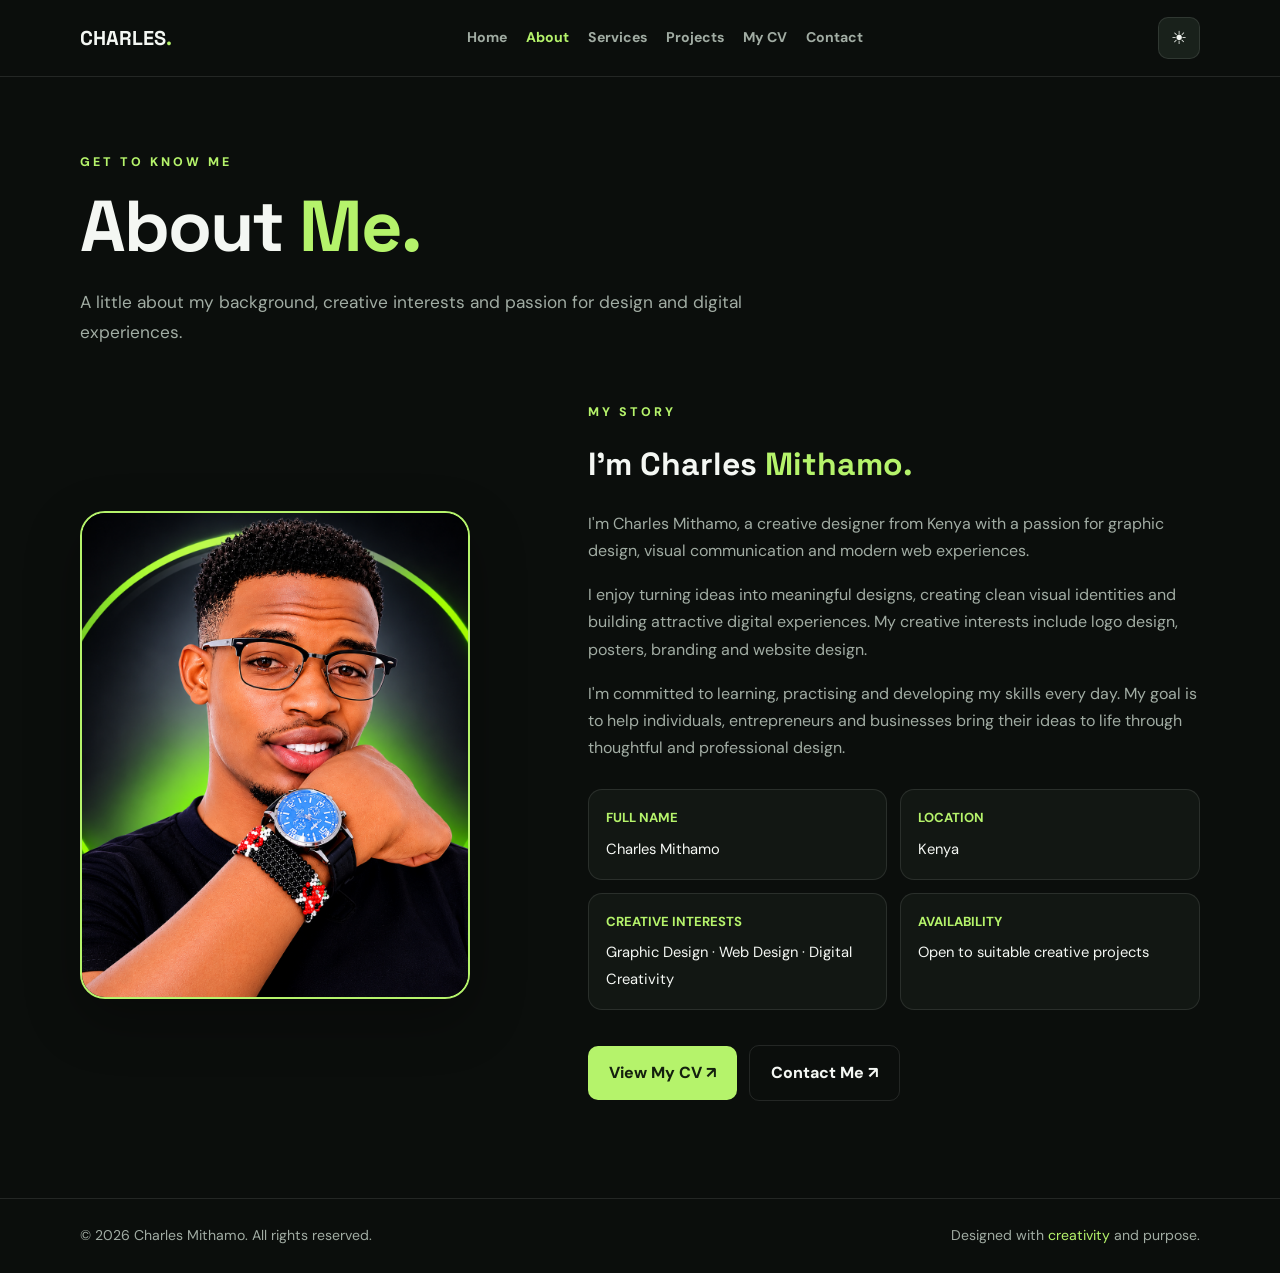
==== about.html @ 348599c7 "Add portfolio pages and update profile photo" ====
<!DOCTYPE html>
<html lang="en">
<head>
<meta charset="UTF-8">
<meta name="viewport" content="width=device-width, initial-scale=1">
<meta name="theme-color" content="#0b0e0c">
<meta name="description" content="Learn more about Charles Mithamo, a creative designer from Kenya specialising in graphic design and web design.">
<title>About Me | Charles Mithamo</title>
<link rel="icon" type="image/svg+xml" href="favicon.svg">
<link rel="preconnect" href="https://fonts.googleapis.com">
<link rel="preconnect" href="https://fonts.gstatic.com" crossorigin>
<link href="https://fonts.googleapis.com/css2?family=DM+Sans:wght@400;500;600;700;800&family=Space+Grotesk:wght@400;500;600;700&display=swap" rel="stylesheet">
<style>
:root {
  --bg:#0b0e0c;
  --surface:#121713;
  --surface2:#19211b;
  --text:#f4f7f3;
  --muted:#a1aca3;
  --accent:#b5f36b;
  --border:rgba(255,255,255,.10);
}
body.light {
  --bg:#f4f7f2;
  --surface:#fff;
  --surface2:#e9efe7;
  --text:#172019;
  --muted:#58645b;
  --accent:#548d22;
  --border:rgba(0,0,0,.12);
}
* {box-sizing:border-box;margin:0;padding:0}
body {
  background:var(--bg);color:var(--text);
  font-family:"DM Sans",sans-serif;line-height:1.7;
}
h1,h2,h3,.brand {font-family:"Space Grotesk",sans-serif}
a {color:inherit;text-decoration:none}
.container {width:min(1120px,90%);margin:auto}
.topbar {
  position:sticky;top:0;z-index:10;
  background:var(--bg);border-bottom:1px solid var(--border);
}
.nav {
  min-height:76px;display:flex;align-items:center;
  justify-content:space-between;gap:15px;
}
.brand {font-size:1.25rem;font-weight:800}
.brand span,.accent {color:var(--accent)}
.nav-links {display:flex;gap:19px;align-items:center}
.nav-links a {color:var(--muted);font-size:.88rem;font-weight:700}
.nav-links a:hover,.nav-links a.active {color:var(--accent)}
.nav-actions {display:flex;gap:9px}
.icon-btn,.menu-btn {
  background:var(--surface2);color:var(--text);
  border:1px solid var(--border);border-radius:10px;
  width:42px;height:42px;font-size:18px;
}
.menu-btn {display:none}
main {padding:75px 0 90px}
.eyebrow {
  color:var(--accent);font-size:.78rem;font-weight:800;
  letter-spacing:3px;margin-bottom:14px;
}
h1 {font-size:clamp(2.5rem,7vw,4.5rem);line-height:1.1;letter-spacing:-2px}
.intro {max-width:720px;color:var(--muted);font-size:1.08rem;margin-top:22px}
.about-grid {
  display:grid;grid-template-columns: .85fr 1.15fr;
  gap:55px;align-items:center;margin-top:55px;
}
.portrait {
  width:100%;max-width:390px;aspect-ratio:4/5;
  object-fit:cover;object-position:center;
  border-radius:25px;border:2px solid var(--accent);
  box-shadow:0 20px 55px rgba(0,0,0,.3);
}
.content h2 {font-size:2rem;margin-bottom:18px}
.content p {color:var(--muted);margin-bottom:17px}
.details {
  display:grid;grid-template-columns:1fr 1fr;
  gap:13px;margin:28px 0;
}
.detail {
  background:var(--surface);border:1px solid var(--border);
  padding:17px;border-radius:14px;
}
.detail strong {display:block;color:var(--accent);font-size:.82rem;margin-bottom:5px}
.detail span {font-size:.92rem}
.btn {
  display:inline-flex;padding:13px 21px;border-radius:10px;
  background:var(--accent);color:#14200e;font-weight:800;
  margin:7px 8px 7px 0;
}
.btn-outline {background:transparent;color:var(--text);border:1px solid var(--border)}
footer {border-top:1px solid var(--border);padding:25px 0;color:var(--muted);font-size:.88rem}
.footer-inner {display:flex;justify-content:space-between;gap:15px}
@media(max-width:850px) {
  .nav-links {
    display:none;position:absolute;top:76px;left:0;right:0;
    background:var(--surface);padding:22px 5%;
    border-bottom:1px solid var(--border);
    flex-direction:column;align-items:flex-start;
  }
  .nav-links.open {display:flex}
  .menu-btn {display:block}
  .about-grid {grid-template-columns:1fr;gap:30px}
  .portrait {max-width:280px;margin:auto}
}
@media(max-width:560px) {
  main {padding:55px 0}
  .details {grid-template-columns:1fr}
  .footer-inner {flex-direction:column}
}
</style>
</head>
<body>
<header class="topbar">
  <div class="container nav">
    <a class="brand" href="index.html">CHARLES<span>.</span></a>
    <nav class="nav-links" id="navLinks">
      <a href="index.html">Home</a>
      <a class="active" href="about.html">About</a>
      <a href="services.html">Services</a>
      <a href="projects.html">Projects</a>
      <a href="cv.html">My CV</a>
      <a href="contact.html">Contact</a>
    </nav>
    <div class="nav-actions">
      <button class="icon-btn" id="themeToggle" aria-label="Change theme">☀</button>
      <button class="menu-btn" id="menuBtn" aria-label="Open menu">☰</button>
    </div>
  </div>
</header>

<main class="container">
  <div class="eyebrow">GET TO KNOW ME</div>
  <h1>About <span class="accent">Me.</span></h1>
  <p class="intro">
    A little about my background, creative interests and passion
    for design and digital experiences.
  </p>

  <div class="about-grid">
    <img class="portrait" src="photo.png" alt="Portrait of Charles Mithamo">
    <div class="content">
      <div class="eyebrow">MY STORY</div>
      <h2>I'm Charles <span class="accent">Mithamo.</span></h2>
      <p>
        I'm Charles Mithamo, a creative designer from Kenya with a passion
        for graphic design, visual communication and modern web experiences.
      </p>
      <p>
        I enjoy turning ideas into meaningful designs, creating clean visual
        identities and building attractive digital experiences. My creative
        interests include logo design, posters, branding and website design.
      </p>
      <p>
        I'm committed to learning, practising and developing my skills every
        day. My goal is to help individuals, entrepreneurs and businesses
        bring their ideas to life through thoughtful and professional design.
      </p>

      <div class="details">
        <div class="detail"><strong>FULL NAME</strong><span>Charles Mithamo</span></div>
        <div class="detail"><strong>LOCATION</strong><span>Kenya</span></div>
        <div class="detail"><strong>CREATIVE INTERESTS</strong><span>Graphic Design · Web Design · Digital Creativity</span></div>
        <div class="detail"><strong>AVAILABILITY</strong><span>Open to suitable creative projects</span></div>
      </div>

      <a class="btn" href="cv.html">View My CV ↗</a>
      <a class="btn btn-outline" href="https://wa.me/254716397341">Contact Me ↗</a>
    </div>
  </div>
</main>

<footer>
  <div class="container footer-inner">
    <span>© <span id="year"></span> Charles Mithamo. All rights reserved.</span>
    <span>Designed with <span class="accent">creativity</span> and purpose.</span>
  </div>
</footer>

<script>
const menuBtn=document.getElementById("menuBtn");
const navLinks=document.getElementById("navLinks");
menuBtn.addEventListener("click",()=>navLinks.classList.toggle("open"));
navLinks.querySelectorAll("a").forEach(a=>a.addEventListener("click",()=>navLinks.classList.remove("open")));
const themeToggle=document.getElementById("themeToggle");
themeToggle.addEventListener("click",()=>{
  document.body.classList.toggle("light");
  themeToggle.textContent=document.body.classList.contains("light")?"☾":"☀";
});
document.getElementById("year").textContent=new Date().getFullYear();
</script>
</body>
</html>
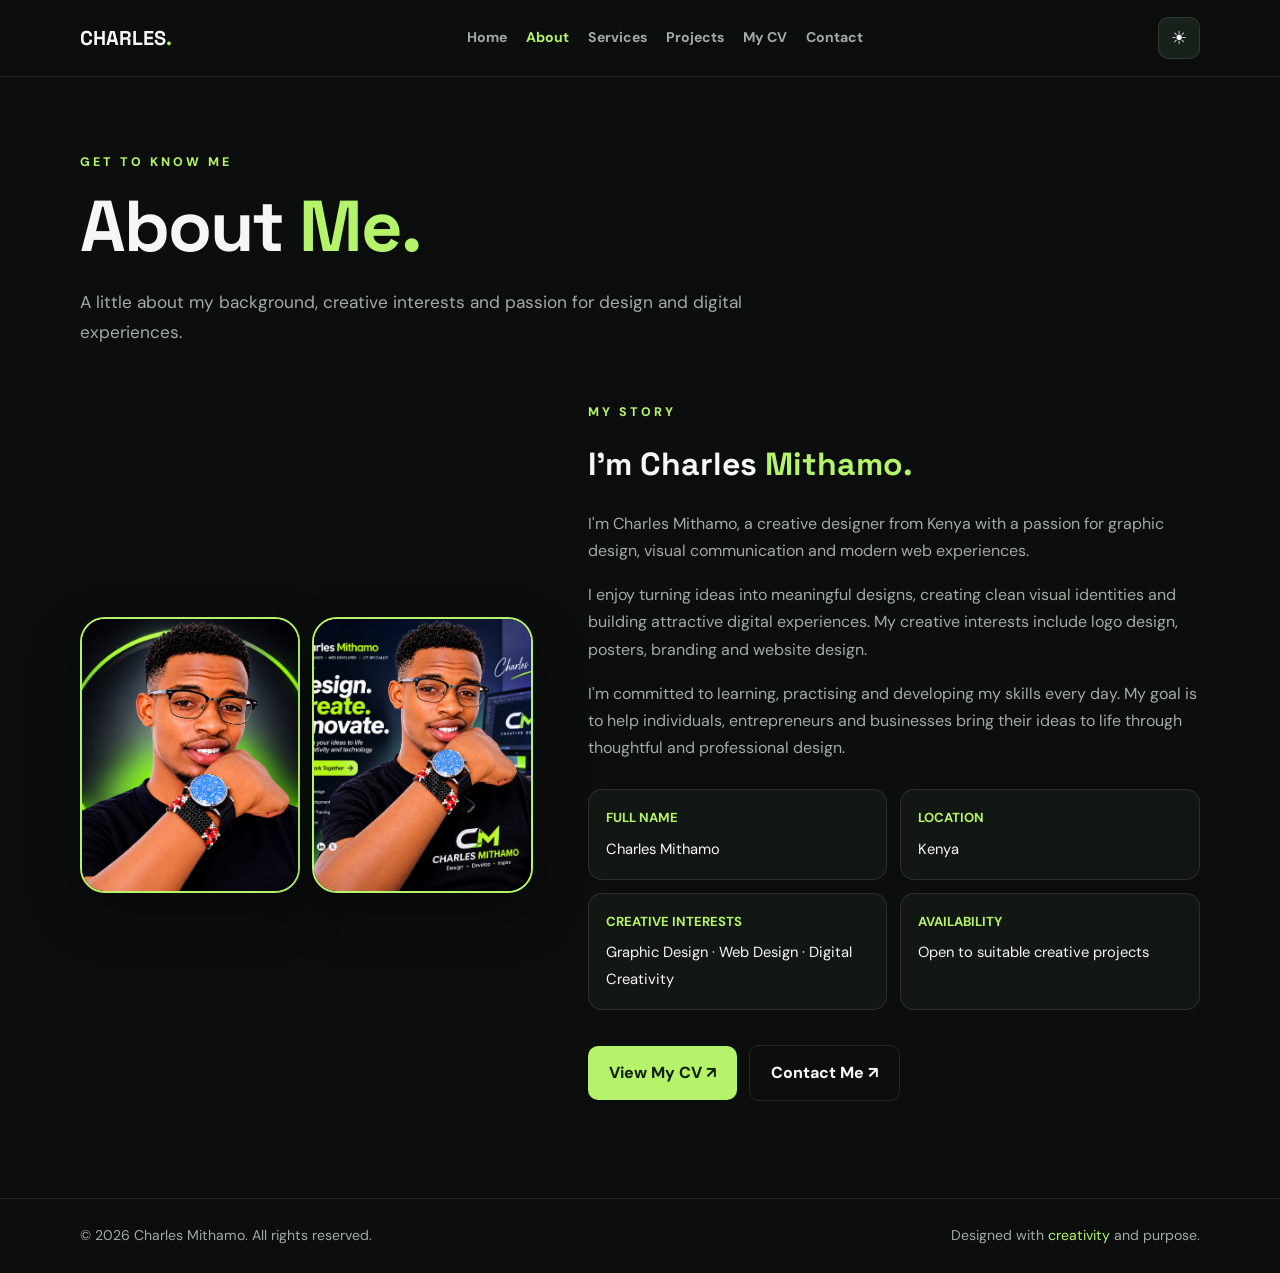
==== commit 7391e26f: "Add second portrait to about page" ====
--- a/about.html
+++ b/about.html
@@ -141,7 +141,10 @@
   </p>
 
   <div class="about-grid">
-    <img class="portrait" src="photo.png" alt="Portrait of Charles Mithamo">
+    <div style="display:grid;grid-template-columns:1fr 1fr;gap:12px;align-items:center">
+    <img class="portrait" style="max-width:none;width:100%;margin:0" src="photo.png" alt="Charles Mithamo portrait">
+    <img class="portrait" style="max-width:none;width:100%;margin:0" src="about-photo.png" alt="Charles Mithamo additional portrait">
+  </div>
     <div class="content">
       <div class="eyebrow">MY STORY</div>
       <h2>I'm Charles <span class="accent">Mithamo.</span></h2>
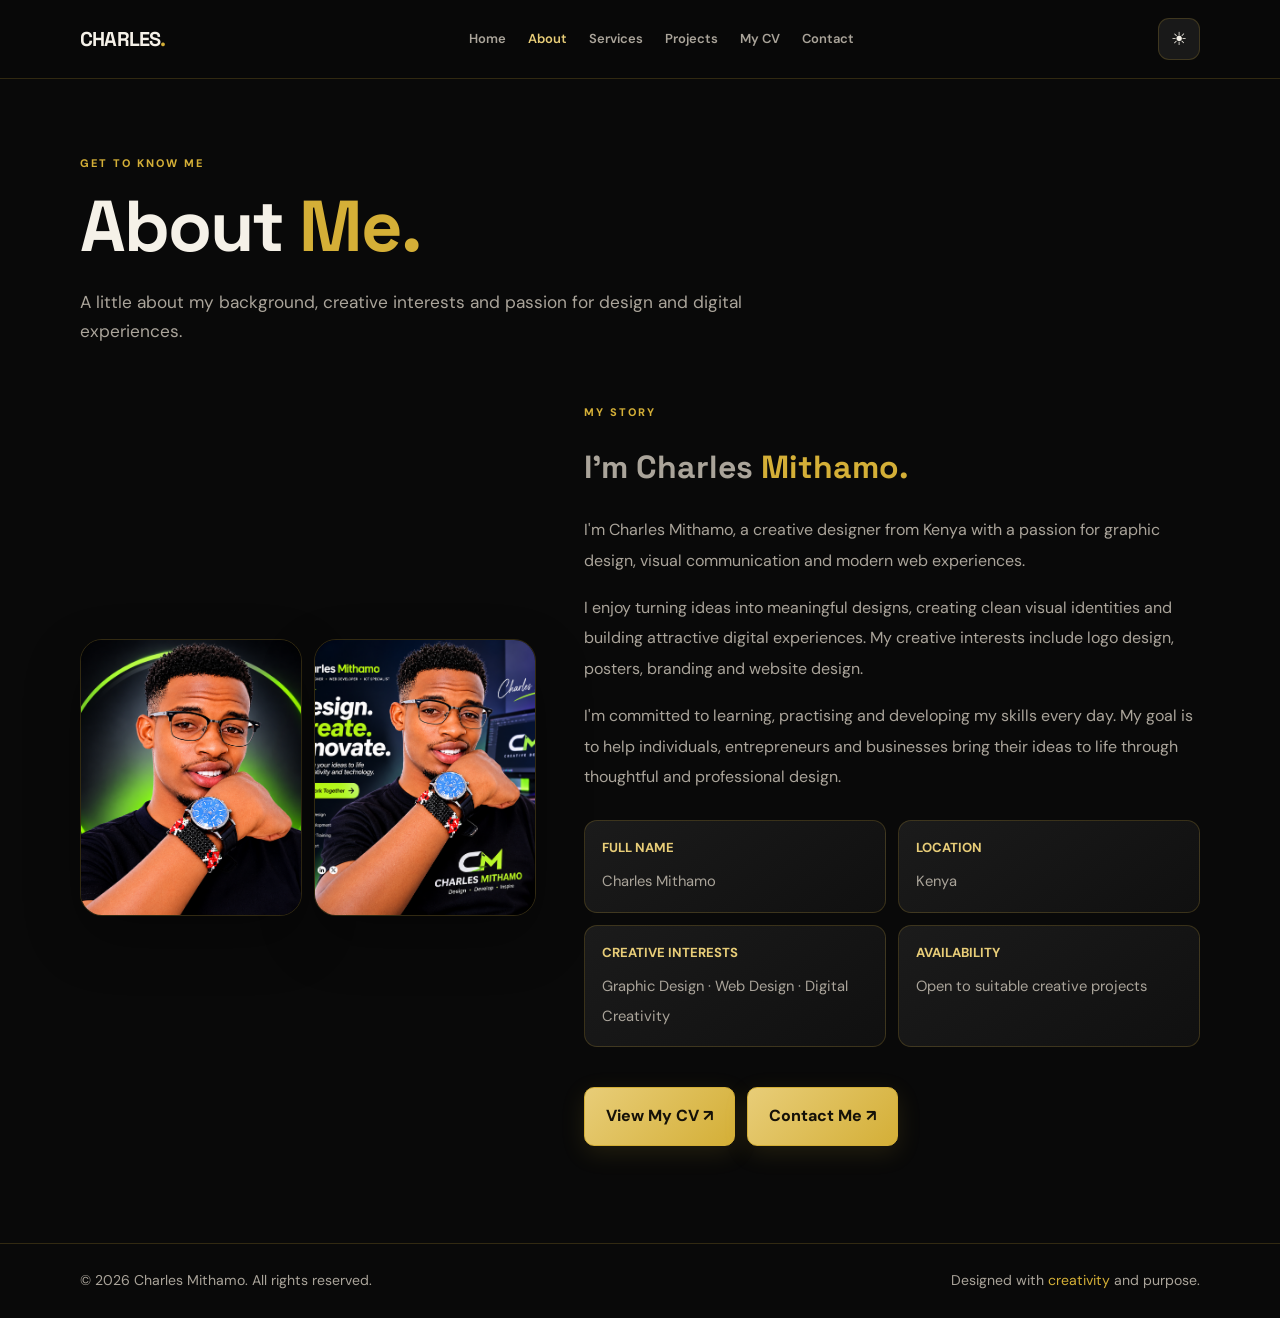
==== commit da066f2c: "Complete luxury black and gold portfolio redesign" ====
--- a/about.html
+++ b/about.html
@@ -112,6 +112,7 @@
   .footer-inner {flex-direction:column}
 }
 </style>
+    <link rel="stylesheet" href="assets/css/mithamo-design-system.css">
 </head>
 <body>
 <header class="topbar">
--- a/assets/css/mithamo-design-system.css
+++ b/assets/css/mithamo-design-system.css
@@ -0,0 +1,1587 @@
+/* ==========================================
+   MITHAMO PORTFOLIO
+   LUXURY BLACK & GOLD DESIGN SYSTEM
+   ========================================== */
+
+:root {
+  --bg: #090909;
+  --surface: #111111;
+  --surface2: #191919;
+  --text: #F5F1E8;
+  --muted: #AAA49A;
+  --accent: #D4AF37;
+  --gold: #D4AF37;
+  --gold-light: #E8CD78;
+  --border: rgba(212,175,55,.20);
+  --shadow: 0 20px 60px rgba(0,0,0,.38);
+  --radius: 18px;
+  --transition: .3s ease;
+}
+
+/* LIGHT THEME */
+
+body.light,
+.light {
+  --bg: #F5F1E8;
+  --surface: #FFFDF8;
+  --surface2: #EAE3D6;
+  --text: #24211B;
+  --muted: #655F54;
+  --accent: #9A7130;
+  --gold: #9A7130;
+  --gold-light: #B48A42;
+  --border: rgba(154,113,48,.20);
+  --shadow: 0 20px 55px rgba(0,0,0,.08);
+}
+
+/* GLOBAL FOUNDATION */
+
+html {
+  scroll-behavior: smooth;
+  scroll-padding-top: 90px;
+}
+
+body {
+  background: var(--bg);
+  color: var(--text);
+  font-family: "DM Sans", sans-serif;
+  line-height: 1.7;
+  transition: background var(--transition),
+              color var(--transition);
+}
+
+::selection {
+  background: var(--gold);
+  color: #090909;
+}
+
+a {
+  transition: color var(--transition),
+              border-color var(--transition);
+}
+
+img {
+  max-width: 100%;
+}
+
+/* NAVIGATION */
+
+.topbar {
+  background: color-mix(in srgb, var(--bg) 88%, transparent);
+  border-bottom: 1px solid var(--border);
+  backdrop-filter: blur(18px);
+  -webkit-backdrop-filter: blur(18px);
+}
+
+.nav {
+  min-height: 78px;
+}
+
+.brand {
+  color: var(--text);
+  font-family: "Space Grotesk", sans-serif;
+  font-weight: 800;
+  letter-spacing: -.8px;
+}
+
+.brand span,
+.accent,
+.eyebrow {
+  color: var(--gold);
+}
+
+.nav-links {
+  gap: 22px;
+}
+
+.nav-links a {
+  color: var(--muted);
+  font-size: 13px;
+  font-weight: 600;
+  text-decoration: none;
+  transition: color var(--transition);
+}
+
+.nav-links a:hover,
+.nav-links a.active {
+  color: var(--gold-light);
+}
+
+.nav-links a:focus-visible,
+button:focus-visible,
+a:focus-visible {
+  outline: 2px solid var(--gold);
+  outline-offset: 4px;
+}
+
+.menu-btn,
+.icon-btn {
+  color: var(--text);
+  background: var(--surface2);
+  border: 1px solid var(--border);
+  border-radius: 11px;
+  cursor: pointer;
+  transition: all var(--transition);
+}
+
+.menu-btn:hover,
+.icon-btn:hover {
+  border-color: var(--gold);
+  color: var(--gold-light);
+}
+
+/* BUTTONS */
+
+.btn {
+  background: linear-gradient(
+    135deg,
+    var(--gold-light),
+    var(--gold)
+  );
+  color: #151108;
+  border: 1px solid var(--gold);
+  border-radius: 10px;
+  font-weight: 800;
+  text-decoration: none;
+  box-shadow: 0 7px 24px rgba(212,175,55,.13);
+  transition: transform var(--transition),
+              box-shadow var(--transition),
+              filter var(--transition);
+}
+
+.btn:hover {
+  transform: translateY(-3px);
+  box-shadow: 0 12px 30px rgba(212,175,55,.23);
+  filter: brightness(1.06);
+}
+
+/* HERO SECTIONS */
+
+.hero {
+  color: var(--text);
+}
+
+.hero h1,
+.hero h2 {
+  font-family: "Space Grotesk", sans-serif;
+  letter-spacing: -1.5px;
+}
+
+.eyebrow {
+  font-size: 11px;
+  font-weight: 800;
+  letter-spacing: 2px;
+}
+
+/* CARDS */
+
+.card,
+.skill-card,
+.service-card,
+.project-card,
+.package-card,
+.testimonial-card {
+  border-color: var(--border);
+  border-radius: var(--radius);
+  transition: transform var(--transition),
+              border-color var(--transition),
+              box-shadow var(--transition);
+}
+
+.card:hover,
+.skill-card:hover,
+.service-card:hover,
+.package-card:hover {
+  border-color: var(--gold);
+  box-shadow: var(--shadow);
+  transform: translateY(-4px);
+}
+
+.project-card:hover {
+  border-color: var(--gold);
+}
+
+/* FORMS */
+
+.contact-form,
+#contactForm {
+  border-color: var(--border);
+}
+
+input,
+textarea,
+select {
+  font: inherit;
+  transition: border-color var(--transition),
+              box-shadow var(--transition);
+}
+
+input:focus,
+textarea:focus,
+select:focus {
+  outline: none;
+  border-color: var(--gold) !important;
+  box-shadow: 0 0 0 3px rgba(212,175,55,.12);
+}
+
+/* FOOTER */
+
+footer {
+  border-top: 1px solid var(--border);
+}
+
+.footer-inner {
+  color: var(--muted);
+}
+
+footer a:hover {
+  color: var(--gold);
+}
+
+/* CV PAGE */
+
+body > header:not(.topbar) {
+  border-bottom: 1px solid var(--border);
+}
+
+body > header a {
+  color: var(--gold);
+}
+
+/* MOBILE NAVIGATION */
+
+@media (max-width: 900px) {
+  .nav-links {
+    display: none;
+    position: absolute;
+    top: 100%;
+    left: 0;
+    right: 0;
+    padding: 22px 5%;
+    background: var(--surface);
+    border-bottom: 1px solid var(--border);
+    flex-direction: column;
+    align-items: flex-start;
+    gap: 18px;
+    z-index: 1001;
+    box-shadow: var(--shadow);
+  }
+
+  .nav-links.open {
+    display: flex;
+  }
+
+  .menu-btn {
+    display: block;
+  }
+
+  .nav-actions {
+    display: flex;
+    align-items: center;
+    gap: 9px;
+  }
+}
+
+@media (min-width: 901px) {
+  .nav-links {
+    display: flex;
+    position: static;
+  }
+
+  .menu-btn {
+    display: none;
+  }
+}
+
+/* ACCESSIBILITY */
+
+@media (prefers-reduced-motion: reduce) {
+  *,
+  *::before,
+  *::after {
+    scroll-behavior: auto !important;
+    animation-duration: .01ms !important;
+    animation-iteration-count: 1 !important;
+    transition-duration: .01ms !important;
+  }
+}
+
+/* ==========================================
+   LEGACY PAGE VARIABLE COMPATIBILITY
+   ========================================== */
+
+:root {
+  --panel: var(--surface);
+  --panel2: var(--surface2);
+  --line: var(--border);
+  --card: var(--surface);
+}
+
+body.light {
+  --panel: var(--surface);
+  --panel2: var(--surface2);
+  --line: var(--border);
+  --card: var(--surface);
+}
+
+/* Keep mobile navigation aligned with existing headers */
+@media (max-width: 900px) {
+  .nav-links {
+    top: 76px;
+  }
+}
+
+/* ==========================================
+   HOMEPAGE — LUXURY HERO UPGRADE
+   ========================================== */
+
+#home.hero {
+  padding-top: clamp(75px, 9vw, 115px);
+  padding-bottom: 65px;
+}
+
+#home .hero-grid {
+  align-items: center;
+  gap: clamp(35px, 6vw, 85px);
+}
+
+#home .hero-content .eyebrow {
+  display: inline-block;
+  color: var(--gold-light);
+  font-size: 11px;
+  font-weight: 800;
+  letter-spacing: 3px;
+  margin-bottom: 18px;
+}
+
+#home .hero-content h1 {
+  font-family: "Space Grotesk", sans-serif;
+  font-size: clamp(3.2rem, 7vw, 6rem);
+  font-weight: 800;
+  line-height: 1.02;
+  letter-spacing: -3px;
+  text-shadow: 0 8px 35px rgba(0,0,0,.24);
+}
+
+#home .hero-content h1 .accent {
+  color: var(--gold-light);
+  text-shadow: 0 0 30px rgba(212,175,55,.18);
+}
+
+#home .hero-copy {
+  max-width: 510px;
+  color: var(--muted);
+  font-size: clamp(15px, 1.5vw, 17px);
+  line-height: 1.9;
+}
+
+#home .hero-buttons {
+  gap: 14px;
+  margin-top: 30px;
+}
+
+#home .hero-buttons .btn {
+  min-height: 50px;
+  padding: 14px 22px;
+  border-radius: 10px;
+}
+
+#home .hero-buttons .btn-outline {
+  background: rgba(15,15,15,.45);
+  color: var(--text);
+  border: 1px solid var(--border);
+  box-shadow: none;
+}
+
+#home .hero-buttons .btn-outline:hover {
+  background: var(--surface2);
+  border-color: var(--gold);
+  color: var(--gold-light);
+}
+
+#home .hero-note {
+  color: var(--gold-light);
+  font-size: 10px;
+  font-weight: 700;
+  letter-spacing: 2.5px;
+  margin-top: 27px;
+}
+
+/* HERO PORTRAIT */
+
+#home .portrait-wrap {
+  position: relative;
+  isolation: isolate;
+}
+
+#home .portrait {
+  border: 1px solid rgba(212,175,55,.38);
+  border-radius: 24px;
+  box-shadow:
+    0 25px 65px rgba(0,0,0,.45),
+    0 0 35px rgba(212,175,55,.10);
+}
+
+#home .portrait-tag {
+  background: rgba(12,12,12,.88);
+  color: var(--text);
+  border: 1px solid var(--border);
+  border-radius: 12px;
+  backdrop-filter: blur(14px);
+  -webkit-backdrop-filter: blur(14px);
+  box-shadow: 0 12px 35px rgba(0,0,0,.25);
+}
+
+#home .portrait-tag span {
+  color: var(--gold-light);
+}
+
+/* HERO STATISTICS */
+
+#home .stats {
+  gap: 14px;
+  margin-top: 48px;
+}
+
+#home .stat {
+  background: rgba(255,255,255,.025);
+  border: 1px solid var(--border);
+  border-radius: 15px;
+  padding: 18px 20px;
+  transition: border-color .3s ease,
+              transform .3s ease,
+              background .3s ease;
+}
+
+#home .stat:hover {
+  border-color: var(--gold);
+  background: rgba(212,175,55,.055);
+  transform: translateY(-3px);
+}
+
+#home .stat strong {
+  color: var(--gold-light);
+}
+
+#home .stat small {
+  color: var(--muted);
+}
+
+/* HOMEPAGE SECTION HEADINGS */
+
+.section-heading h2 {
+  font-family: "Space Grotesk", sans-serif;
+  letter-spacing: -1.3px;
+}
+
+.section-heading h2 .accent {
+  color: var(--gold-light);
+}
+
+.section-heading p {
+  color: var(--muted);
+}
+
+/* HOMEPAGE PROJECT CARDS */
+
+#projects .project-card {
+  background: linear-gradient(145deg, #191919, #0e0e0e);
+  border: 1px solid var(--border);
+  border-radius: 19px;
+  box-shadow: 0 15px 40px rgba(0,0,0,.20);
+}
+
+#projects .project-card:hover {
+  border-color: rgba(212,175,55,.65);
+  box-shadow: 0 22px 50px rgba(0,0,0,.38),
+              0 0 25px rgba(212,175,55,.08);
+}
+
+#projects .project-info h3 {
+  color: var(--text);
+  font-family: "Space Grotesk", sans-serif;
+}
+
+#projects .project-category {
+  color: var(--gold-light);
+}
+
+/* MOBILE REFINEMENT */
+
+@media (max-width: 850px) {
+  #home.hero {
+    padding-top: 65px;
+  }
+
+  #home .hero-content h1 {
+    font-size: clamp(3rem, 11vw, 4.5rem);
+    letter-spacing: -2px;
+  }
+
+  #home .hero-copy {
+    max-width: 560px;
+  }
+
+  #home .stats {
+    margin-top: 35px;
+  }
+}
+
+@media (max-width: 560px) {
+  #home.hero {
+    padding-top: 48px;
+    padding-bottom: 45px;
+  }
+
+  #home .hero-content h1 {
+    font-size: clamp(2.8rem, 13vw, 3.8rem);
+    letter-spacing: -1.8px;
+  }
+
+  #home .hero-buttons {
+    gap: 10px;
+  }
+
+  #home .hero-buttons .btn {
+    width: 100%;
+  }
+
+  #home .hero-note {
+    font-size: 9px;
+    letter-spacing: 1.7px;
+  }
+
+  #home .stat {
+    padding: 14px 12px;
+  }
+}
+
+/* ==========================================
+   HOMEPAGE — LUXURY SECTION DESIGN
+   ========================================== */
+
+/* SHARED SECTION RHYTHM */
+
+#about,
+#skills,
+#services,
+#video-showcase,
+#packages,
+#projects,
+#experience,
+#testimonials,
+#blog,
+#contact {
+  position: relative;
+  padding-top: clamp(65px, 8vw, 105px);
+  padding-bottom: clamp(65px, 8vw, 105px);
+}
+
+#about,
+#services,
+#packages,
+#experience,
+#contact {
+  background: linear-gradient(
+    180deg,
+    rgba(255,255,255,.012),
+    rgba(255,255,255,0)
+  );
+}
+
+.section-heading {
+  max-width: 760px;
+  margin-bottom: 42px;
+}
+
+.section-heading .eyebrow {
+  color: var(--gold-light);
+  font-size: 10px;
+  font-weight: 800;
+  letter-spacing: 3px;
+  margin-bottom: 13px;
+}
+
+.section-heading h2 {
+  color: var(--text);
+  font-size: clamp(2rem, 4.5vw, 3.3rem);
+  line-height: 1.12;
+  margin-bottom: 15px;
+}
+
+.section-heading p {
+  max-width: 620px;
+  line-height: 1.8;
+}
+
+/* ABOUT */
+
+#about .about-grid {
+  gap: clamp(22px, 4vw, 45px);
+}
+
+#about .about-portrait,
+#about .about-text,
+#about .info-list {
+  min-width: 0;
+}
+
+#about .about-portrait img {
+  border: 1px solid var(--border);
+  border-radius: 20px;
+  box-shadow: 0 20px 50px rgba(0,0,0,.3);
+}
+
+#about .about-portrait-caption,
+#about .about-text,
+#about .info-list {
+  color: var(--muted);
+}
+
+#about .about-text {
+  line-height: 1.9;
+}
+
+#about .info-item {
+  padding: 15px 17px;
+  margin-bottom: 11px;
+  background: rgba(255,255,255,.025);
+  border: 1px solid var(--border);
+  border-radius: 12px;
+  transition: border-color .25s ease,
+              transform .25s ease;
+}
+
+#about .info-item:hover {
+  border-color: var(--gold);
+  transform: translateX(3px);
+}
+
+#about .info-item strong {
+  color: var(--gold-light);
+}
+
+/* SKILLS */
+
+#skills .skills-grid {
+  gap: 16px;
+}
+
+#skills .skill-card {
+  min-width: 0;
+  padding: 23px 19px;
+  background: linear-gradient(145deg, #191919, #101010);
+  border: 1px solid var(--border);
+  border-radius: 17px;
+  transition: transform .3s ease,
+              border-color .3s ease,
+              box-shadow .3s ease;
+}
+
+#skills .skill-card:hover {
+  transform: translateY(-5px);
+  border-color: rgba(212,175,55,.65);
+  box-shadow: 0 17px 38px rgba(0,0,0,.28);
+}
+
+#skills .skill-icon {
+  color: var(--gold-light);
+  font-size: 25px;
+  margin-bottom: 14px;
+}
+
+#skills .skill-card h3 {
+  color: var(--text);
+}
+
+#skills .skill-card p {
+  color: var(--muted);
+  line-height: 1.7;
+}
+
+/* SERVICES */
+
+#services .services-grid {
+  gap: 17px;
+}
+
+#services .service-card {
+  min-width: 0;
+  background: linear-gradient(145deg, #1b1b1b, #101010);
+  border: 1px solid var(--border);
+  border-radius: 18px;
+  box-shadow: 0 14px 35px rgba(0,0,0,.2);
+  transition: transform .3s ease,
+              border-color .3s ease,
+              box-shadow .3s ease;
+}
+
+#services .service-card:hover {
+  transform: translateY(-5px);
+  border-color: rgba(212,175,55,.65);
+  box-shadow: 0 20px 45px rgba(0,0,0,.32);
+}
+
+#services .service-number {
+  color: var(--gold-light);
+  font-weight: 800;
+  letter-spacing: 2px;
+}
+
+#services .service-card h3 {
+  color: var(--text);
+}
+
+#services .service-card p {
+  color: var(--muted);
+  line-height: 1.8;
+}
+
+#services .text-link,
+#blog .text-link {
+  color: var(--gold-light);
+}
+
+/* VIDEO SHOWCASE */
+
+#video-showcase .video-showcase-card {
+  overflow: hidden;
+  background: linear-gradient(145deg, #1b1b1b, #0d0d0d);
+  border: 1px solid var(--border);
+  border-radius: 22px;
+  box-shadow: 0 22px 55px rgba(0,0,0,.28);
+}
+
+/* PACKAGES */
+
+#packages .packages-grid {
+  gap: 18px;
+  align-items: stretch;
+}
+
+#packages .package-card {
+  min-width: 0;
+  background: linear-gradient(150deg, #1c1c1c, #101010);
+  border: 1px solid var(--border);
+  border-radius: 20px;
+  box-shadow: 0 16px 40px rgba(0,0,0,.2);
+  transition: transform .3s ease,
+              border-color .3s ease;
+}
+
+#packages .package-card:hover {
+  transform: translateY(-5px);
+  border-color: rgba(212,175,55,.65);
+}
+
+#packages .package-featured {
+  border-color: rgba(212,175,55,.7);
+  box-shadow: 0 18px 45px rgba(212,175,55,.08);
+}
+
+#packages .package-number,
+#packages .package-price {
+  color: var(--gold-light);
+}
+
+#packages .package-card h3 {
+  color: var(--text);
+}
+
+#packages .package-card p,
+#packages .package-card li {
+  color: var(--muted);
+  line-height: 1.8;
+}
+
+/* PROJECTS — COMPLETE CARD FINISH */
+
+#projects .projects-grid {
+  gap: 19px;
+}
+
+#projects .project-card {
+  overflow: hidden;
+}
+
+#projects .project-card img {
+  transition: transform .5s ease;
+}
+
+#projects .project-card:hover img {
+  transform: scale(1.035);
+}
+
+#projects .project-info {
+  padding: 20px;
+}
+
+#projects .project-note,
+#projects .projects-more {
+  color: var(--muted);
+  line-height: 1.8;
+}
+
+/* EXPERIENCE TIMELINE */
+
+#experience .timeline {
+  gap: 17px;
+}
+
+#experience .timeline-card {
+  position: relative;
+  padding: 25px 27px;
+  background: linear-gradient(145deg, #1a1a1a, #101010);
+  border: 1px solid var(--border);
+  border-left: 3px solid var(--gold);
+  border-radius: 15px;
+  box-shadow: 0 13px 35px rgba(0,0,0,.2);
+  transition: transform .3s ease,
+              border-color .3s ease;
+}
+
+#experience .timeline-card:hover {
+  transform: translateX(4px);
+  border-color: var(--gold-light);
+}
+
+#experience .timeline-card small {
+  color: var(--gold-light);
+  font-weight: 800;
+  letter-spacing: 1.5px;
+}
+
+#experience .timeline-card h3 {
+  color: var(--text);
+  margin: 11px 0;
+}
+
+#experience .timeline-card p {
+  color: var(--muted);
+  line-height: 1.8;
+}
+
+/* TESTIMONIALS */
+
+#testimonials .testimonial {
+  background: linear-gradient(145deg, #1a1a1a, #101010);
+  border: 1px solid var(--border);
+  border-radius: 20px;
+  box-shadow: 0 18px 45px rgba(0,0,0,.2);
+}
+
+#testimonials .quote {
+  color: var(--gold-light);
+}
+
+#testimonials .testimonial h3 {
+  color: var(--text);
+}
+
+#testimonials .testimonial p {
+  color: var(--muted);
+  line-height: 1.8;
+}
+
+#testimonials .testimonial small {
+  color: var(--gold-light);
+  letter-spacing: 2px;
+  font-weight: 700;
+}
+
+/* BLOG */
+
+#blog .blog-grid {
+  gap: 19px;
+}
+
+#blog .blog-card {
+  overflow: hidden;
+  background: linear-gradient(145deg, #1b1b1b, #101010);
+  border: 1px solid var(--border);
+  border-radius: 18px;
+  box-shadow: 0 15px 38px rgba(0,0,0,.22);
+  transition: transform .3s ease,
+              border-color .3s ease;
+}
+
+#blog .blog-card:hover {
+  transform: translateY(-5px);
+  border-color: rgba(212,175,55,.6);
+}
+
+#blog .blog-card img {
+  display: block;
+  width: 100%;
+  aspect-ratio: 16 / 10;
+  object-fit: cover;
+}
+
+#blog .blog-content {
+  padding: 21px;
+}
+
+#blog .blog-content small {
+  color: var(--gold-light);
+  font-size: 10px;
+  font-weight: 800;
+  letter-spacing: 1.5px;
+}
+
+#blog .blog-content h3 {
+  color: var(--text);
+  margin: 12px 0;
+}
+
+#blog .blog-content p {
+  color: var(--muted);
+  line-height: 1.8;
+}
+
+#blog .project-note {
+  color: var(--muted);
+  margin-top: 22px;
+}
+
+/* CONTACT */
+
+#contact .contact-grid {
+  align-items: start;
+  gap: 22px;
+}
+
+#contact .contact-details {
+  display: grid;
+  gap: 12px;
+}
+
+#contact .contact-card {
+  padding: 19px;
+  background: linear-gradient(145deg, #1b1b1b, #101010);
+  border: 1px solid var(--border);
+  border-radius: 14px;
+  transition: border-color .25s ease,
+              transform .25s ease;
+}
+
+#contact .contact-card:hover {
+  border-color: var(--gold);
+  transform: translateY(-2px);
+}
+
+#contact .contact-card small {
+  display: block;
+  color: var(--gold-light);
+  font-size: 10px;
+  font-weight: 800;
+  letter-spacing: 2px;
+  margin-bottom: 8px;
+}
+
+#contact .contact-card strong,
+#contact .contact-card a {
+  color: var(--text);
+  overflow-wrap: anywhere;
+}
+
+#contact .social-links {
+  display: flex;
+  flex-wrap: wrap;
+  gap: 10px;
+  margin-top: 8px;
+}
+
+#contact .social-links a {
+  padding: 10px 14px;
+  color: var(--gold-light);
+  background: rgba(212,175,55,.045);
+  border: 1px solid var(--border);
+  border-radius: 9px;
+  font-size: 12px;
+  transition: background .25s ease,
+              border-color .25s ease;
+}
+
+#contact .social-links a:hover {
+  background: rgba(212,175,55,.12);
+  border-color: var(--gold);
+}
+
+#contact .contact-form {
+  padding: clamp(20px, 4vw, 32px);
+  background: linear-gradient(145deg, #1b1b1b, #101010);
+  border: 1px solid var(--border);
+  border-radius: 19px;
+  box-shadow: 0 20px 48px rgba(0,0,0,.25);
+}
+
+#contact .contact-form label {
+  color: var(--text);
+}
+
+#contact .contact-form input,
+#contact .contact-form select,
+#contact .contact-form textarea {
+  width: 100%;
+  color: var(--text);
+  background: #0b0b0b;
+  border: 1px solid rgba(212,175,55,.2);
+  border-radius: 10px;
+  outline: none;
+  transition: border-color .25s ease,
+              box-shadow .25s ease;
+}
+
+#contact .contact-form input:focus,
+#contact .contact-form select:focus,
+#contact .contact-form textarea:focus {
+  border-color: var(--gold);
+  box-shadow: 0 0 0 3px rgba(212,175,55,.09);
+}
+
+#contact .contact-form input::placeholder,
+#contact .contact-form textarea::placeholder {
+  color: #77716a;
+}
+
+#contact .contact-form .btn {
+  min-height: 49px;
+}
+
+/* WHATSAPP FLOAT */
+
+.whatsapp-float {
+  box-shadow: 0 10px 30px rgba(0,0,0,.3);
+}
+
+/* LIGHT THEME COMPATIBILITY */
+
+body.light #about .info-item,
+body.light #skills .skill-card,
+body.light #services .service-card,
+body.light #packages .package-card,
+body.light #experience .timeline-card,
+body.light #testimonials .testimonial,
+body.light #blog .blog-card,
+body.light #contact .contact-card,
+body.light #contact .contact-form,
+body.light #video-showcase .video-showcase-card {
+  background: linear-gradient(145deg, #fffdf7, #f3efe4);
+  border-color: rgba(145,112,36,.24);
+}
+
+body.light #contact .contact-form input,
+body.light #contact .contact-form select,
+body.light #contact .contact-form textarea {
+  color: #242018;
+  background: #fffdf7;
+  border-color: rgba(145,112,36,.3);
+}
+
+body.light #contact .contact-card strong,
+body.light #contact .contact-card a,
+body.light #skills .skill-card h3,
+body.light #services .service-card h3,
+body.light #packages .package-card h3,
+body.light #experience .timeline-card h3,
+body.light #testimonials .testimonial h3,
+body.light #blog .blog-content h3 {
+  color: #242018;
+}
+
+body.light #about .about-text,
+body.light #about .info-list,
+body.light #skills .skill-card p,
+body.light #services .service-card p,
+body.light #packages .package-card p,
+body.light #packages .package-card li,
+body.light #experience .timeline-card p,
+body.light #testimonials .testimonial p,
+body.light #blog .blog-content p {
+  color: #655e50;
+}
+
+/* RESPONSIVE SECTION REFINEMENT */
+
+@media (max-width: 760px) {
+  #about,
+  #skills,
+  #services,
+  #video-showcase,
+  #packages,
+  #projects,
+  #experience,
+  #testimonials,
+  #blog,
+  #contact {
+    padding-top: 58px;
+    padding-bottom: 58px;
+  }
+
+  #about .about-grid,
+  #contact .contact-grid {
+    grid-template-columns: 1fr;
+  }
+
+  #skills .skills-grid,
+  #services .services-grid,
+  #packages .packages-grid,
+  #blog .blog-grid {
+    grid-template-columns: repeat(2, minmax(0, 1fr));
+  }
+}
+
+@media (max-width: 520px) {
+  #skills .skills-grid,
+  #services .services-grid,
+  #packages .packages-grid,
+  #blog .blog-grid {
+    grid-template-columns: 1fr;
+  }
+
+  #experience .timeline-card {
+    padding: 21px 18px;
+  }
+
+  #contact .contact-form {
+    padding: 19px;
+  }
+
+  #contact .contact-card {
+    padding: 16px;
+  }
+
+  .section-heading {
+    margin-bottom: 30px;
+  }
+}
+
+
+/* ==========================================
+   ABOUT PAGE
+   ========================================== */
+
+.about-grid {
+  gap: clamp(24px, 4vw, 48px);
+  align-items: center;
+}
+
+.about-grid .portrait {
+  display: block;
+  max-width: 100%;
+  border: 1px solid var(--border);
+  border-radius: 22px;
+  box-shadow: 0 22px 55px rgba(0,0,0,.32);
+}
+
+.about-grid .intro {
+  color: var(--gold-light);
+  font-weight: 700;
+  letter-spacing: 1.5px;
+}
+
+.about-grid .content {
+  color: var(--muted);
+  line-height: 1.9;
+}
+
+.about-grid .details {
+  display: grid;
+  gap: 12px;
+}
+
+.about-grid .detail {
+  padding: 15px 17px;
+  background: linear-gradient(145deg, #1b1b1b, #101010);
+  border: 1px solid var(--border);
+  border-radius: 13px;
+}
+
+.about-grid .detail strong {
+  color: var(--gold-light);
+}
+
+.about-grid .btn {
+  margin-top: 12px;
+}
+
+/* ==========================================
+   SERVICES PAGE
+   ========================================== */
+
+.services-grid {
+  gap: 18px;
+}
+
+.services-grid .service-card {
+  min-width: 0;
+  padding: 26px 23px;
+  background: linear-gradient(145deg, #1b1b1b, #101010);
+  border: 1px solid var(--border);
+  border-radius: 18px;
+  box-shadow: 0 14px 35px rgba(0,0,0,.2);
+  transition: transform .3s ease, border-color .3s ease;
+}
+
+.services-grid .service-card:hover {
+  transform: translateY(-5px);
+  border-color: var(--gold);
+}
+
+.services-grid .service-number,
+.packages-grid .package-number,
+.packages-grid .package-price {
+  color: var(--gold-light);
+}
+
+.services-grid .service-card h3,
+.packages-grid .package-card h3 {
+  color: var(--text);
+}
+
+.services-grid .service-card p,
+.packages-grid .package-card p {
+  color: var(--muted);
+  line-height: 1.8;
+}
+
+.services-grid .text-link {
+  color: var(--gold-light);
+}
+
+.packages-grid {
+  gap: 18px;
+  align-items: stretch;
+}
+
+.packages-grid .package-card {
+  min-width: 0;
+  padding: 27px;
+  background: linear-gradient(150deg, #1c1c1c, #101010);
+  border: 1px solid var(--border);
+  border-radius: 19px;
+  transition: transform .3s ease, border-color .3s ease;
+}
+
+.packages-grid .package-card:hover {
+  transform: translateY(-5px);
+  border-color: var(--gold);
+}
+
+.packages-grid .package-featured {
+  border-color: var(--gold);
+  box-shadow: 0 18px 45px rgba(212,175,55,.08);
+}
+
+.contact-strip {
+  padding: 22px;
+  background: linear-gradient(145deg, #1b1b1b, #101010);
+  border: 1px solid var(--border);
+  border-radius: 16px;
+}
+
+/* ==========================================
+   PROJECTS PAGE
+   ========================================== */
+
+.gallery {
+  gap: 20px;
+}
+
+.gallery .project-card {
+  overflow: hidden;
+  background: linear-gradient(145deg, #1b1b1b, #101010);
+  border: 1px solid var(--border);
+  border-radius: 19px;
+  box-shadow: 0 16px 38px rgba(0,0,0,.24);
+  transition: transform .3s ease, border-color .3s ease;
+}
+
+.gallery .project-card:hover {
+  transform: translateY(-5px);
+  border-color: var(--gold);
+}
+
+.gallery .project-image {
+  overflow: hidden;
+}
+
+.gallery .project-image img {
+  display: block;
+  width: 100%;
+  transition: transform .5s ease;
+}
+
+.gallery .project-card:hover .project-image img {
+  transform: scale(1.035);
+}
+
+.gallery .project-info {
+  padding: 20px;
+}
+
+.gallery .project-number,
+.gallery .project-category,
+.gallery .project-meta {
+  color: var(--gold-light);
+}
+
+.gallery .project-info h3 {
+  color: var(--text);
+}
+
+.gallery .project-info p {
+  color: var(--muted);
+  line-height: 1.8;
+}
+
+.cta {
+  padding: clamp(25px, 5vw, 45px);
+  background: linear-gradient(145deg, #1c1c1c, #101010);
+  border: 1px solid var(--border);
+  border-radius: 20px;
+}
+
+/* ==========================================
+   CONTACT PAGE
+   ========================================== */
+
+.contact-grid {
+  align-items: start;
+  gap: 22px;
+}
+
+.contact-grid .panel {
+  padding: clamp(20px, 4vw, 30px);
+  background: linear-gradient(145deg, #1b1b1b, #101010);
+  border: 1px solid var(--border);
+  border-radius: 19px;
+  box-shadow: 0 18px 42px rgba(0,0,0,.23);
+}
+
+.contact-grid .detail {
+  padding: 15px 0;
+  border-bottom: 1px solid var(--border);
+  color: var(--muted);
+}
+
+.contact-grid .detail:last-child {
+  border-bottom: 0;
+}
+
+#contactForm {
+  display: grid;
+  gap: 15px;
+}
+
+#contactForm label {
+  display: block;
+  color: var(--text);
+  margin-bottom: 7px;
+}
+
+#contactForm input,
+#contactForm select,
+#contactForm textarea {
+  width: 100%;
+  color: var(--text);
+  background: #0b0b0b;
+  border: 1px solid rgba(212,175,55,.23);
+  border-radius: 10px;
+  padding: 13px 14px;
+  outline: none;
+  transition: border-color .25s ease, box-shadow .25s ease;
+}
+
+#contactForm input:focus,
+#contactForm select:focus,
+#contactForm textarea:focus {
+  border-color: var(--gold);
+  box-shadow: 0 0 0 3px rgba(212,175,55,.09);
+}
+
+#contactForm input::placeholder,
+#contactForm textarea::placeholder {
+  color: #77716a;
+}
+
+#contactForm button {
+  min-height: 49px;
+}
+
+.form-note {
+  color: var(--muted);
+  line-height: 1.7;
+}
+
+/* ==========================================
+   CV PAGE
+   ========================================== */
+
+.container > .hero {
+  padding: clamp(28px, 5vw, 48px);
+  background: linear-gradient(145deg, #1c1c1c, #101010);
+  border: 1px solid var(--border);
+  border-radius: 22px;
+  box-shadow: 0 20px 48px rgba(0,0,0,.25);
+}
+
+.container > .hero h1 {
+  color: var(--text);
+  letter-spacing: -1.5px;
+}
+
+.container > .hero p {
+  color: var(--muted);
+  line-height: 1.8;
+}
+
+.container > .hero .logo {
+  color: var(--gold-light);
+}
+
+.container > .hero .tag {
+  display: inline-block;
+  padding: 7px 12px;
+  color: var(--gold-light);
+  background: rgba(212,175,55,.07);
+  border: 1px solid var(--border);
+  border-radius: 30px;
+}
+
+.container > .hero .actions {
+  display: flex;
+  flex-wrap: wrap;
+  gap: 12px;
+  margin-top: 22px;
+}
+
+.container > .hero .btn.primary {
+  color: #111;
+}
+
+.container > section {
+  margin-top: 22px;
+  padding: clamp(22px, 4vw, 30px);
+  background: linear-gradient(145deg, #1a1a1a, #101010);
+  border: 1px solid var(--border);
+  border-radius: 18px;
+}
+
+.container > section h2 {
+  color: var(--gold-light);
+}
+
+.container > section h3 {
+  color: var(--text);
+}
+
+.container > section p,
+.container > section li {
+  color: var(--muted);
+  line-height: 1.8;
+}
+
+.container > section .card {
+  padding: 17px;
+  background: rgba(255,255,255,.025);
+  border: 1px solid var(--border);
+  border-radius: 12px;
+}
+
+.container > section .skills {
+  display: flex;
+  flex-wrap: wrap;
+  gap: 9px;
+}
+
+.container > section .tag {
+  display: inline-block;
+  padding: 8px 12px;
+  color: var(--gold-light);
+  background: rgba(212,175,55,.06);
+  border: 1px solid var(--border);
+  border-radius: 30px;
+}
+
+/* ==========================================
+   INNER PAGE LIGHT THEME
+   ========================================== */
+
+body.light .about-grid .detail,
+body.light .services-grid .service-card,
+body.light .packages-grid .package-card,
+body.light .contact-strip,
+body.light .gallery .project-card,
+body.light .cta,
+body.light .contact-grid .panel,
+body.light .container > .hero,
+body.light .container > section {
+  background: linear-gradient(145deg, #fffdf7, #f3efe4);
+  border-color: rgba(145,112,36,.24);
+}
+
+body.light .about-grid .content,
+body.light .services-grid .service-card p,
+body.light .packages-grid .package-card p,
+body.light .gallery .project-info p,
+body.light .contact-grid .detail,
+body.light .form-note,
+body.light .container > .hero p,
+body.light .container > section p,
+body.light .container > section li {
+  color: #655e50;
+}
+
+body.light .services-grid .service-card h3,
+body.light .packages-grid .package-card h3,
+body.light .gallery .project-info h3,
+body.light .container > .hero h1,
+body.light .container > section h3 {
+  color: #242018;
+}
+
+body.light #contactForm input,
+body.light #contactForm select,
+body.light #contactForm textarea {
+  color: #242018;
+  background: #fffdf7;
+  border-color: rgba(145,112,36,.3);
+}
+
+/* ==========================================
+   INNER PAGE MOBILE REFINEMENT
+   ========================================== */
+
+@media (max-width: 760px) {
+  .about-grid {
+    grid-template-columns: 1fr;
+  }
+
+  .services-grid,
+  .packages-grid,
+  .gallery {
+    grid-template-columns: repeat(2, minmax(0, 1fr));
+  }
+
+  .contact-grid {
+    grid-template-columns: 1fr;
+  }
+}
+
+@media (max-width: 520px) {
+  .services-grid,
+  .packages-grid,
+  .gallery {
+    grid-template-columns: 1fr;
+  }
+
+  .container > .hero .actions {
+    flex-direction: column;
+  }
+
+  .container > .hero .actions .btn {
+    width: 100%;
+    text-align: center;
+  }
+}
